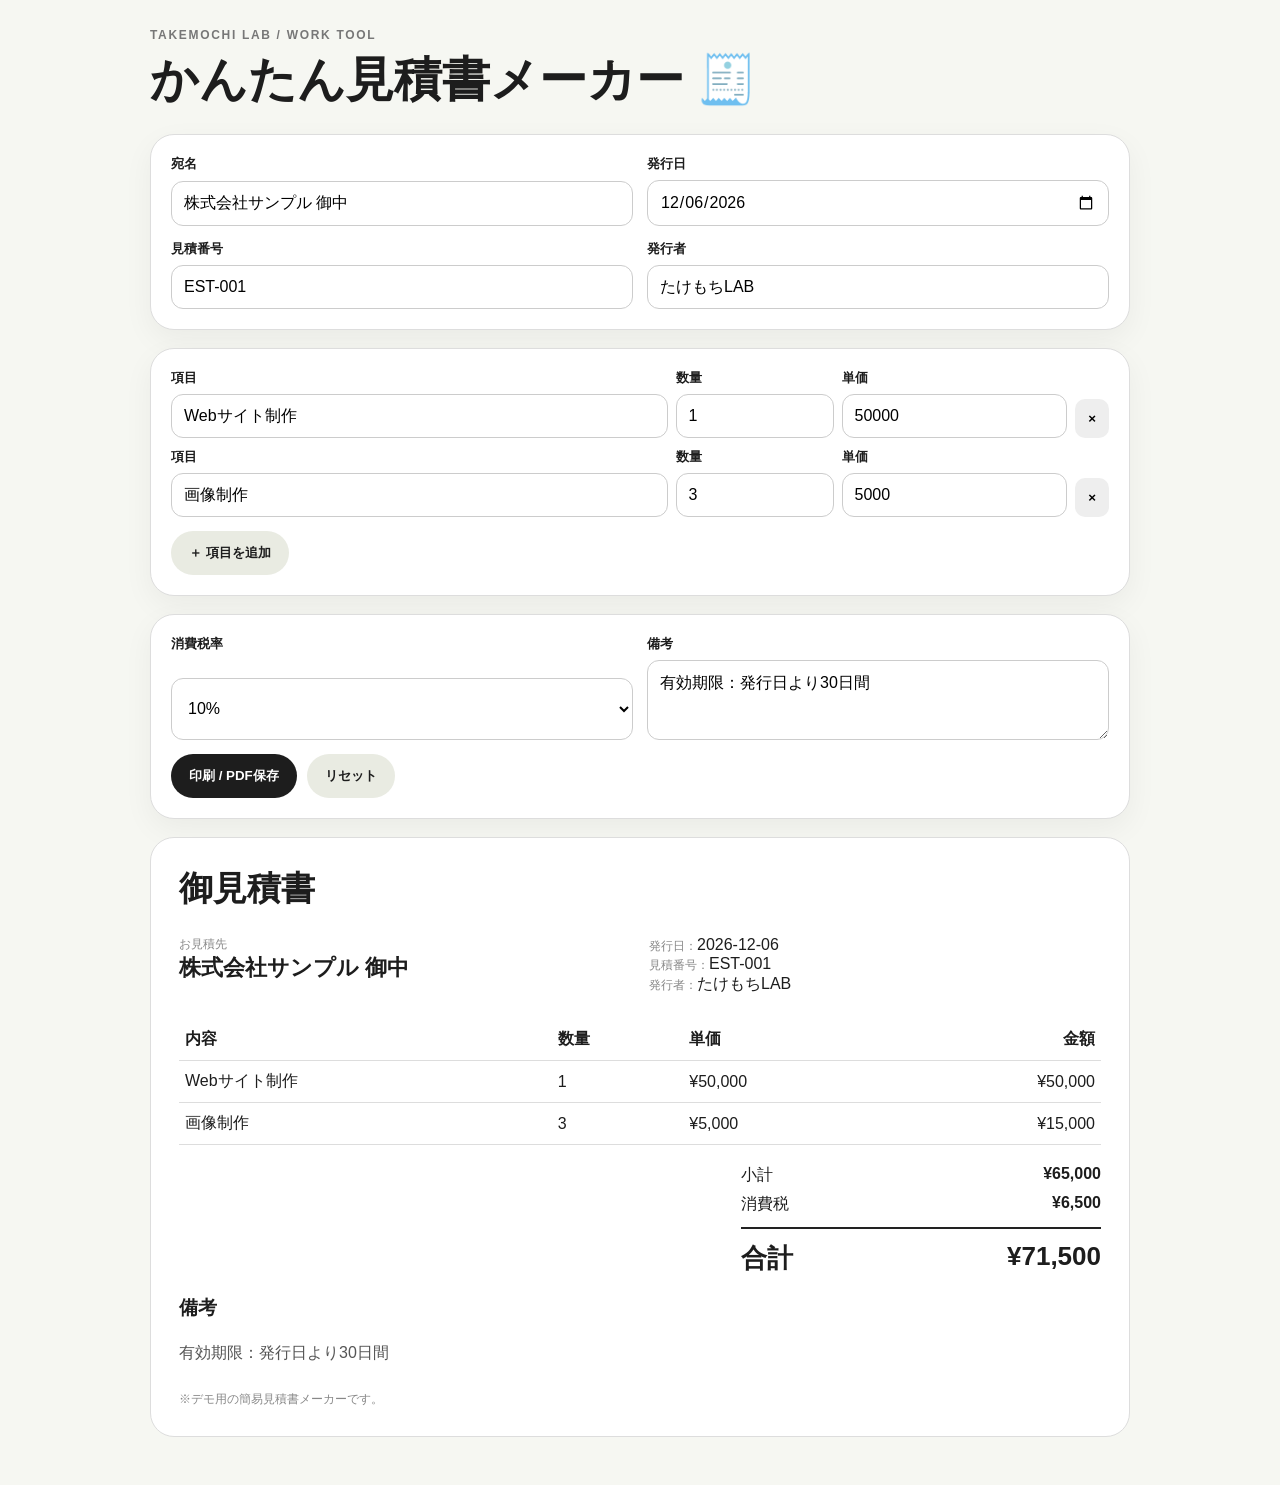
==== estimate/index.html @ 94d9cf04 "Add simple estimate maker tool" ====
<!doctype html>
<html lang="ja">
<head>
<meta charset="utf-8">
<meta name="viewport" content="width=device-width,initial-scale=1,viewport-fit=cover">
<title>かんたん見積書メーカー | TAKEMOCHI LAB</title>
<style>
*{box-sizing:border-box}body{margin:0;background:#f6f7f2;color:#1d1d1d;font-family:-apple-system,BlinkMacSystemFont,"Segoe UI","Hiragino Sans","Yu Gothic",sans-serif}.wrap{width:min(980px,94vw);margin:auto;padding:28px 0 48px}.head{display:flex;justify-content:space-between;gap:16px;align-items:end;margin-bottom:22px}.tag{font-size:12px;font-weight:800;letter-spacing:.14em;color:#777}h1{margin:6px 0 0;font-size:clamp(30px,7vw,48px)}.card{background:#fff;border:1px solid #ddd;border-radius:24px;padding:20px;margin-bottom:18px;box-shadow:0 10px 30px rgba(0,0,0,.05)}.grid{display:grid;grid-template-columns:1fr 1fr;gap:14px}.field{display:grid;gap:7px}.field label{font-size:13px;font-weight:800}.field input,.field textarea,.field select{width:100%;border:1px solid #ccc;border-radius:12px;padding:12px;font:inherit;background:#fff}.field textarea{min-height:80px;resize:vertical}.items{display:grid;gap:10px}.row{display:grid;grid-template-columns:2.2fr .7fr 1fr auto;gap:8px;align-items:end}.row .field{min-width:0}.remove{border:0;background:#eee;border-radius:10px;padding:12px 13px;font-weight:900;cursor:pointer}.actions{display:flex;gap:10px;flex-wrap:wrap;margin-top:14px}.btn{border:0;border-radius:999px;padding:13px 18px;font-weight:900;cursor:pointer;background:#1d1d1d;color:white}.btn.secondary{background:#e9ebe2;color:#1d1d1d}.summary{margin-left:auto;width:min(360px,100%);display:grid;gap:8px}.sumrow{display:flex;justify-content:space-between;gap:16px}.sumrow.total{font-size:26px;font-weight:900;border-top:2px solid #222;padding-top:12px;margin-top:4px}.preview{background:white;border:1px solid #ddd;border-radius:24px;padding:28px}.preview h2{font-size:34px;margin:0 0 24px}.meta{display:grid;grid-template-columns:1fr 1fr;gap:18px;margin-bottom:24px}.to{font-size:22px;font-weight:900}.preview table{width:100%;border-collapse:collapse;margin:20px 0}.preview th,.preview td{border-bottom:1px solid #ddd;padding:10px 6px;text-align:left}.preview th:last-child,.preview td:last-child{text-align:right}.note{white-space:pre-wrap;line-height:1.7;color:#555}.small{font-size:12px;color:#888}.hide-print{display:block}@media(max-width:700px){.grid,.meta{grid-template-columns:1fr}.row{grid-template-columns:1fr 80px 110px auto}.preview{padding:20px}.preview h2{font-size:28px}}@media(max-width:520px){.row{grid-template-columns:1fr 1fr}.row .field:first-child{grid-column:1/-1}.remove{height:44px}}@media print{body{background:white}.hide-print,.card{display:none!important}.wrap{width:100%;padding:0}.preview{border:0;box-shadow:none;border-radius:0;padding:0}.small{display:none}}
</style>
</head>
<body>
<main class="wrap">
<div class="head hide-print"><div><div class="tag">TAKEMOCHI LAB / WORK TOOL</div><h1>かんたん見積書メーカー 🧾</h1></div></div>
<section class="card hide-print">
<div class="grid">
<div class="field"><label>宛名</label><input id="client" value="株式会社サンプル 御中"></div>
<div class="field"><label>発行日</label><input id="date" type="date"></div>
<div class="field"><label>見積番号</label><input id="number" value="EST-001"></div>
<div class="field"><label>発行者</label><input id="issuer" value="たけもちLAB"></div>
</div>
</section>
<section class="card hide-print">
<div class="items" id="items"></div>
<div class="actions"><button class="btn secondary" id="add">＋ 項目を追加</button></div>
</section>
<section class="card hide-print">
<div class="grid">
<div class="field"><label>消費税率</label><select id="tax"><option value="10">10%</option><option value="8">8%</option><option value="0">0%</option></select></div>
<div class="field"><label>備考</label><textarea id="memo">有効期限：発行日より30日間</textarea></div>
</div>
<div class="actions"><button class="btn" id="print">印刷 / PDF保存</button><button class="btn secondary" id="reset">リセット</button></div>
</section>
<section class="preview" id="preview">
<h2>御見積書</h2>
<div class="meta"><div><div class="small">お見積先</div><div class="to" id="pClient"></div></div><div><div><span class="small">発行日：</span><span id="pDate"></span></div><div><span class="small">見積番号：</span><span id="pNumber"></span></div><div><span class="small">発行者：</span><span id="pIssuer"></span></div></div></div>
<table><thead><tr><th>内容</th><th>数量</th><th>単価</th><th>金額</th></tr></thead><tbody id="pItems"></tbody></table>
<div class="summary"><div class="sumrow"><span>小計</span><strong id="subtotal"></strong></div><div class="sumrow"><span>消費税</span><strong id="taxAmount"></strong></div><div class="sumrow total"><span>合計</span><span id="total"></span></div></div>
<h3>備考</h3><div class="note" id="pMemo"></div>
<div class="small" style="margin-top:24px">※デモ用の簡易見積書メーカーです。</div>
</section>
</main>
<script>
const itemsEl=document.getElementById('items'),yen=n=>'¥'+Math.round(n).toLocaleString('ja-JP');
function addRow(name='Webサイト制作',qty=1,price=50000){const row=document.createElement('div');row.className='row';row.innerHTML=`<div class="field"><label>項目</label><input class="name" value="${name}"></div><div class="field"><label>数量</label><input class="qty" type="number" min="0" step="1" value="${qty}"></div><div class="field"><label>単価</label><input class="price" type="number" min="0" step="100" value="${price}"></div><button class="remove" aria-label="削除">×</button>`;itemsEl.appendChild(row);row.querySelectorAll('input').forEach(i=>i.addEventListener('input',render));row.querySelector('.remove').onclick=()=>{row.remove();render()};render()}
function render(){document.getElementById('pClient').textContent=document.getElementById('client').value;document.getElementById('pDate').textContent=document.getElementById('date').value||'-';document.getElementById('pNumber').textContent=document.getElementById('number').value;document.getElementById('pIssuer').textContent=document.getElementById('issuer').value;document.getElementById('pMemo').textContent=document.getElementById('memo').value;const tbody=document.getElementById('pItems');tbody.innerHTML='';let sub=0;document.querySelectorAll('.row').forEach(r=>{const n=r.querySelector('.name').value,q=Number(r.querySelector('.qty').value)||0,p=Number(r.querySelector('.price').value)||0,a=q*p;sub+=a;const tr=document.createElement('tr');tr.innerHTML=`<td>${n}</td><td>${q}</td><td>${yen(p)}</td><td>${yen(a)}</td>`;tbody.appendChild(tr)});const taxRate=Number(document.getElementById('tax').value)||0,t=Math.round(sub*taxRate/100);document.getElementById('subtotal').textContent=yen(sub);document.getElementById('taxAmount').textContent=yen(t);document.getElementById('total').textContent=yen(sub+t)}
['client','date','number','issuer','memo','tax'].forEach(id=>document.getElementById(id).addEventListener('input',render));document.getElementById('add').onclick=()=>addRow('',1,0);document.getElementById('print').onclick=()=>window.print();document.getElementById('reset').onclick=()=>{itemsEl.innerHTML='';document.getElementById('client').value='株式会社サンプル 御中';document.getElementById('number').value='EST-001';document.getElementById('issuer').value='たけもちLAB';document.getElementById('memo').value='有効期限：発行日より30日間';document.getElementById('tax').value='10';addRow('Webサイト制作',1,50000);addRow('画像制作',3,5000);render()};document.getElementById('date').value=new Date().toISOString().slice(0,10);addRow('Webサイト制作',1,50000);addRow('画像制作',3,5000);render();
</script>
</body>
</html>
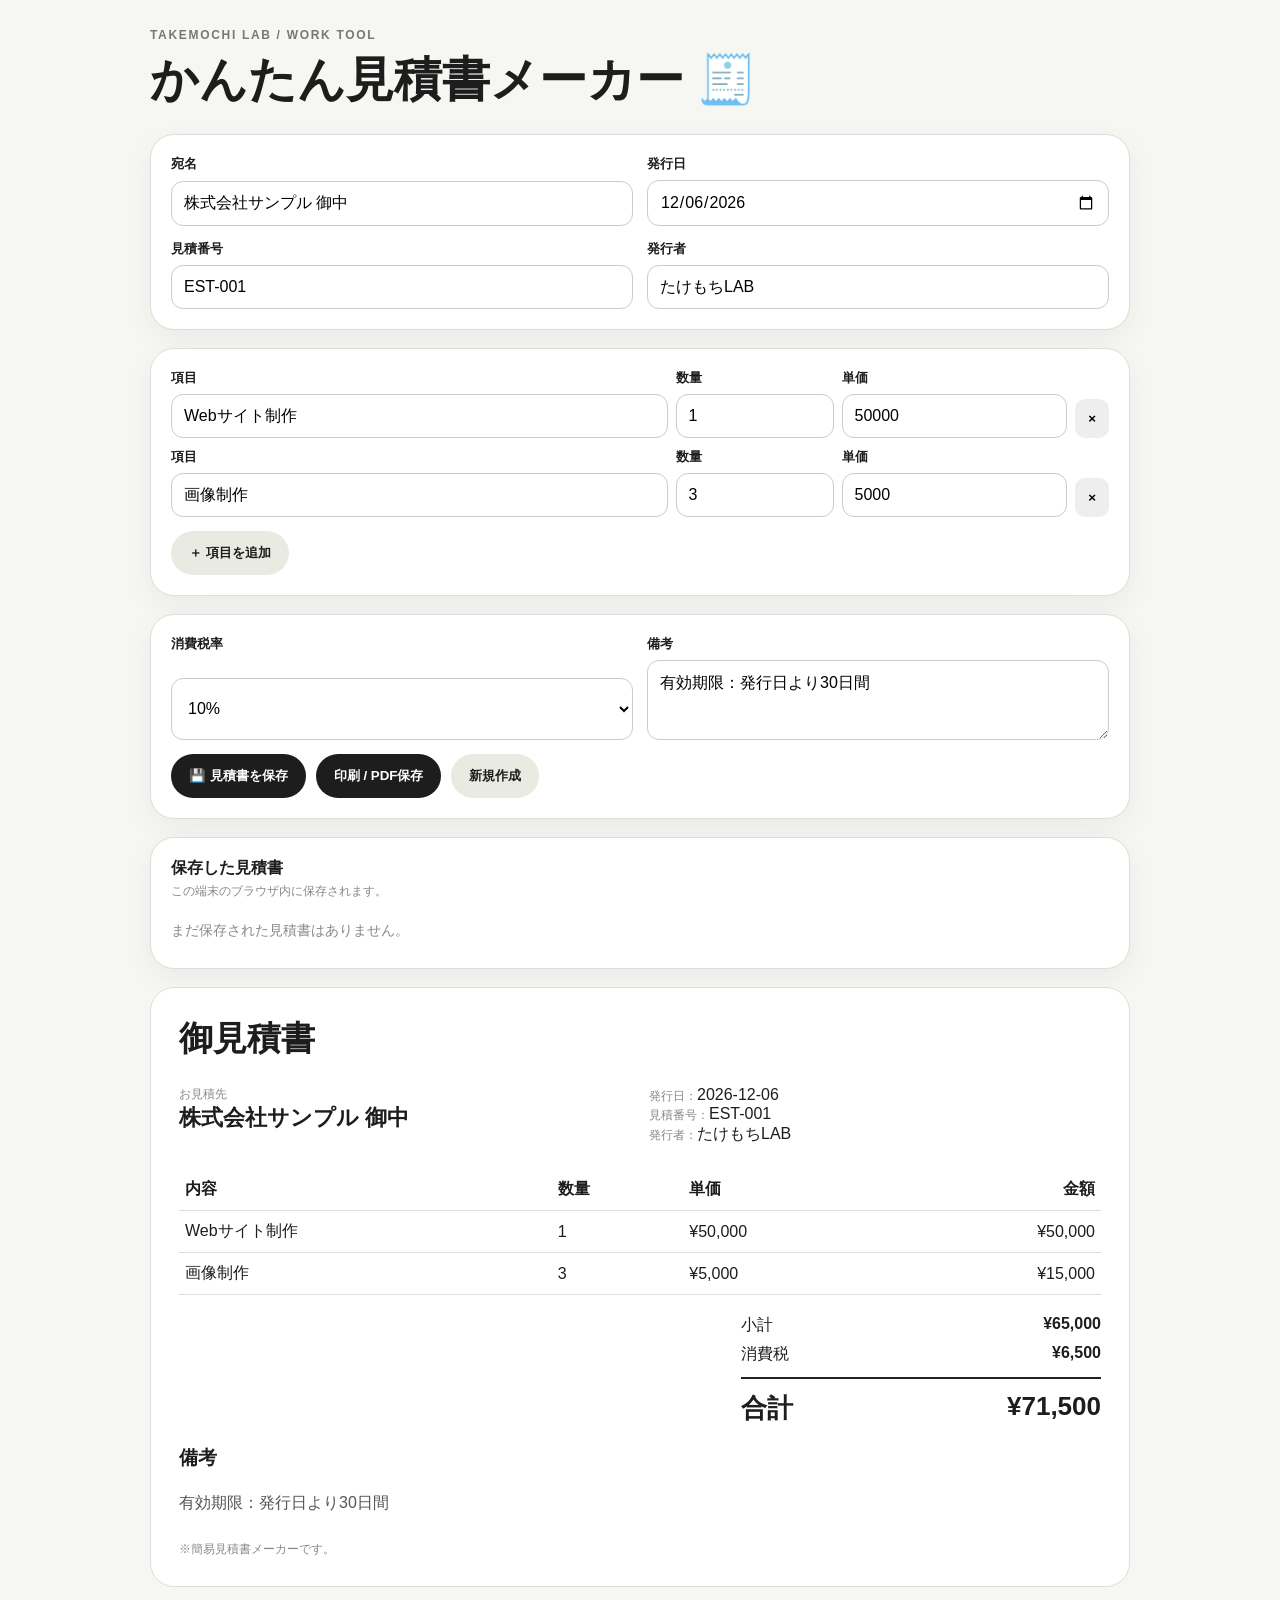
==== commit a6056632: "Add estimate save and load functionality" ====
--- a/estimate/index.html
+++ b/estimate/index.html
@@ -5,7 +5,7 @@
 <meta name="viewport" content="width=device-width,initial-scale=1,viewport-fit=cover">
 <title>かんたん見積書メーカー | TAKEMOCHI LAB</title>
 <style>
-*{box-sizing:border-box}body{margin:0;background:#f6f7f2;color:#1d1d1d;font-family:-apple-system,BlinkMacSystemFont,"Segoe UI","Hiragino Sans","Yu Gothic",sans-serif}.wrap{width:min(980px,94vw);margin:auto;padding:28px 0 48px}.head{display:flex;justify-content:space-between;gap:16px;align-items:end;margin-bottom:22px}.tag{font-size:12px;font-weight:800;letter-spacing:.14em;color:#777}h1{margin:6px 0 0;font-size:clamp(30px,7vw,48px)}.card{background:#fff;border:1px solid #ddd;border-radius:24px;padding:20px;margin-bottom:18px;box-shadow:0 10px 30px rgba(0,0,0,.05)}.grid{display:grid;grid-template-columns:1fr 1fr;gap:14px}.field{display:grid;gap:7px}.field label{font-size:13px;font-weight:800}.field input,.field textarea,.field select{width:100%;border:1px solid #ccc;border-radius:12px;padding:12px;font:inherit;background:#fff}.field textarea{min-height:80px;resize:vertical}.items{display:grid;gap:10px}.row{display:grid;grid-template-columns:2.2fr .7fr 1fr auto;gap:8px;align-items:end}.row .field{min-width:0}.remove{border:0;background:#eee;border-radius:10px;padding:12px 13px;font-weight:900;cursor:pointer}.actions{display:flex;gap:10px;flex-wrap:wrap;margin-top:14px}.btn{border:0;border-radius:999px;padding:13px 18px;font-weight:900;cursor:pointer;background:#1d1d1d;color:white}.btn.secondary{background:#e9ebe2;color:#1d1d1d}.summary{margin-left:auto;width:min(360px,100%);display:grid;gap:8px}.sumrow{display:flex;justify-content:space-between;gap:16px}.sumrow.total{font-size:26px;font-weight:900;border-top:2px solid #222;padding-top:12px;margin-top:4px}.preview{background:white;border:1px solid #ddd;border-radius:24px;padding:28px}.preview h2{font-size:34px;margin:0 0 24px}.meta{display:grid;grid-template-columns:1fr 1fr;gap:18px;margin-bottom:24px}.to{font-size:22px;font-weight:900}.preview table{width:100%;border-collapse:collapse;margin:20px 0}.preview th,.preview td{border-bottom:1px solid #ddd;padding:10px 6px;text-align:left}.preview th:last-child,.preview td:last-child{text-align:right}.note{white-space:pre-wrap;line-height:1.7;color:#555}.small{font-size:12px;color:#888}.hide-print{display:block}@media(max-width:700px){.grid,.meta{grid-template-columns:1fr}.row{grid-template-columns:1fr 80px 110px auto}.preview{padding:20px}.preview h2{font-size:28px}}@media(max-width:520px){.row{grid-template-columns:1fr 1fr}.row .field:first-child{grid-column:1/-1}.remove{height:44px}}@media print{body{background:white}.hide-print,.card{display:none!important}.wrap{width:100%;padding:0}.preview{border:0;box-shadow:none;border-radius:0;padding:0}.small{display:none}}
+*{box-sizing:border-box}body{margin:0;background:#f6f7f2;color:#1d1d1d;font-family:-apple-system,BlinkMacSystemFont,"Segoe UI","Hiragino Sans","Yu Gothic",sans-serif}.wrap{width:min(980px,94vw);margin:auto;padding:28px 0 48px}.head{display:flex;justify-content:space-between;gap:16px;align-items:end;margin-bottom:22px}.tag{font-size:12px;font-weight:800;letter-spacing:.14em;color:#777}h1{margin:6px 0 0;font-size:clamp(30px,7vw,48px)}.card{background:#fff;border:1px solid #ddd;border-radius:24px;padding:20px;margin-bottom:18px;box-shadow:0 10px 30px rgba(0,0,0,.05)}.grid{display:grid;grid-template-columns:1fr 1fr;gap:14px}.field{display:grid;gap:7px}.field label{font-size:13px;font-weight:800}.field input,.field textarea,.field select{width:100%;border:1px solid #ccc;border-radius:12px;padding:12px;font:inherit;background:#fff}.field textarea{min-height:80px;resize:vertical}.items{display:grid;gap:10px}.row{display:grid;grid-template-columns:2.2fr .7fr 1fr auto;gap:8px;align-items:end}.row .field{min-width:0}.remove{border:0;background:#eee;border-radius:10px;padding:12px 13px;font-weight:900;cursor:pointer}.actions{display:flex;gap:10px;flex-wrap:wrap;margin-top:14px}.btn{border:0;border-radius:999px;padding:13px 18px;font-weight:900;cursor:pointer;background:#1d1d1d;color:white}.btn.secondary{background:#e9ebe2;color:#1d1d1d}.btn.danger{background:#fee9e5;color:#b52d1f}.summary{margin-left:auto;width:min(360px,100%);display:grid;gap:8px}.sumrow{display:flex;justify-content:space-between;gap:16px}.sumrow.total{font-size:26px;font-weight:900;border-top:2px solid #222;padding-top:12px;margin-top:4px}.preview{background:white;border:1px solid #ddd;border-radius:24px;padding:28px}.preview h2{font-size:34px;margin:0 0 24px}.meta{display:grid;grid-template-columns:1fr 1fr;gap:18px;margin-bottom:24px}.to{font-size:22px;font-weight:900}.preview table{width:100%;border-collapse:collapse;margin:20px 0}.preview th,.preview td{border-bottom:1px solid #ddd;padding:10px 6px;text-align:left}.preview th:last-child,.preview td:last-child{text-align:right}.note{white-space:pre-wrap;line-height:1.7;color:#555}.small{font-size:12px;color:#888}.hide-print{display:block}.saved-list{display:grid;gap:10px;margin-top:14px}.saved-item{display:flex;justify-content:space-between;gap:12px;align-items:center;border:1px solid #e2e2e2;border-radius:14px;padding:12px}.saved-info{min-width:0}.saved-title{font-weight:900;white-space:nowrap;overflow:hidden;text-overflow:ellipsis}.saved-meta{font-size:12px;color:#888;margin-top:3px}.saved-actions{display:flex;gap:6px;flex-shrink:0}.mini{border:0;border-radius:999px;padding:9px 12px;font-weight:800;cursor:pointer}.mini.load{background:#1d1d1d;color:white}.mini.delete{background:#eee;color:#555}.empty{color:#888;font-size:14px;padding:8px 0}.toast{position:fixed;left:50%;bottom:24px;transform:translateX(-50%) translateY(30px);background:#1d1d1d;color:#fff;padding:12px 18px;border-radius:999px;font-weight:800;opacity:0;pointer-events:none;transition:.25s;z-index:20}.toast.show{opacity:1;transform:translateX(-50%) translateY(0)}@media(max-width:700px){.grid,.meta{grid-template-columns:1fr}.row{grid-template-columns:1fr 80px 110px auto}.preview{padding:20px}.preview h2{font-size:28px}}@media(max-width:520px){.row{grid-template-columns:1fr 1fr}.row .field:first-child{grid-column:1/-1}.remove{height:44px}.saved-item{align-items:flex-start;flex-direction:column}.saved-actions{width:100%}.saved-actions .mini{flex:1}}@media print{body{background:white}.hide-print,.card,.toast{display:none!important}.wrap{width:100%;padding:0}.preview{border:0;box-shadow:none;border-radius:0;padding:0}.small{display:none}}
 </style>
 </head>
 <body>
@@ -28,7 +28,12 @@
 <div class="field"><label>消費税率</label><select id="tax"><option value="10">10%</option><option value="8">8%</option><option value="0">0%</option></select></div>
 <div class="field"><label>備考</label><textarea id="memo">有効期限：発行日より30日間</textarea></div>
 </div>
-<div class="actions"><button class="btn" id="print">印刷 / PDF保存</button><button class="btn secondary" id="reset">リセット</button></div>
+<div class="actions"><button class="btn" id="save">💾 見積書を保存</button><button class="btn" id="print">印刷 / PDF保存</button><button class="btn secondary" id="reset">新規作成</button></div>
+</section>
+<section class="card hide-print">
+<div style="font-weight:900">保存した見積書</div>
+<div class="small" style="margin-top:4px">この端末のブラウザ内に保存されます。</div>
+<div id="savedList" class="saved-list"></div>
 </section>
 <section class="preview" id="preview">
 <h2>御見積書</h2>
@@ -36,14 +41,26 @@
 <table><thead><tr><th>内容</th><th>数量</th><th>単価</th><th>金額</th></tr></thead><tbody id="pItems"></tbody></table>
 <div class="summary"><div class="sumrow"><span>小計</span><strong id="subtotal"></strong></div><div class="sumrow"><span>消費税</span><strong id="taxAmount"></strong></div><div class="sumrow total"><span>合計</span><span id="total"></span></div></div>
 <h3>備考</h3><div class="note" id="pMemo"></div>
-<div class="small" style="margin-top:24px">※デモ用の簡易見積書メーカーです。</div>
+<div class="small" style="margin-top:24px">※簡易見積書メーカーです。</div>
 </section>
 </main>
+<div id="toast" class="toast">保存しました</div>
 <script>
-const itemsEl=document.getElementById('items'),yen=n=>'¥'+Math.round(n).toLocaleString('ja-JP');
-function addRow(name='Webサイト制作',qty=1,price=50000){const row=document.createElement('div');row.className='row';row.innerHTML=`<div class="field"><label>項目</label><input class="name" value="${name}"></div><div class="field"><label>数量</label><input class="qty" type="number" min="0" step="1" value="${qty}"></div><div class="field"><label>単価</label><input class="price" type="number" min="0" step="100" value="${price}"></div><button class="remove" aria-label="削除">×</button>`;itemsEl.appendChild(row);row.querySelectorAll('input').forEach(i=>i.addEventListener('input',render));row.querySelector('.remove').onclick=()=>{row.remove();render()};render()}
-function render(){document.getElementById('pClient').textContent=document.getElementById('client').value;document.getElementById('pDate').textContent=document.getElementById('date').value||'-';document.getElementById('pNumber').textContent=document.getElementById('number').value;document.getElementById('pIssuer').textContent=document.getElementById('issuer').value;document.getElementById('pMemo').textContent=document.getElementById('memo').value;const tbody=document.getElementById('pItems');tbody.innerHTML='';let sub=0;document.querySelectorAll('.row').forEach(r=>{const n=r.querySelector('.name').value,q=Number(r.querySelector('.qty').value)||0,p=Number(r.querySelector('.price').value)||0,a=q*p;sub+=a;const tr=document.createElement('tr');tr.innerHTML=`<td>${n}</td><td>${q}</td><td>${yen(p)}</td><td>${yen(a)}</td>`;tbody.appendChild(tr)});const taxRate=Number(document.getElementById('tax').value)||0,t=Math.round(sub*taxRate/100);document.getElementById('subtotal').textContent=yen(sub);document.getElementById('taxAmount').textContent=yen(t);document.getElementById('total').textContent=yen(sub+t)}
-['client','date','number','issuer','memo','tax'].forEach(id=>document.getElementById(id).addEventListener('input',render));document.getElementById('add').onclick=()=>addRow('',1,0);document.getElementById('print').onclick=()=>window.print();document.getElementById('reset').onclick=()=>{itemsEl.innerHTML='';document.getElementById('client').value='株式会社サンプル 御中';document.getElementById('number').value='EST-001';document.getElementById('issuer').value='たけもちLAB';document.getElementById('memo').value='有効期限：発行日より30日間';document.getElementById('tax').value='10';addRow('Webサイト制作',1,50000);addRow('画像制作',3,5000);render()};document.getElementById('date').value=new Date().toISOString().slice(0,10);addRow('Webサイト制作',1,50000);addRow('画像制作',3,5000);render();
+const itemsEl=document.getElementById('items'),yen=n=>'¥'+Math.round(n).toLocaleString('ja-JP'),STORAGE_KEY='takemochi_estimates_v1';
+let editingId=null;
+function esc(s=''){return String(s).replace(/[&<>'"]/g,c=>({'&':'&amp;','<':'&lt;','>':'&gt;',"'":'&#39;','"':'&quot;'}[c]))}
+function addRow(name='Webサイト制作',qty=1,price=50000){const row=document.createElement('div');row.className='row';row.innerHTML=`<div class="field"><label>項目</label><input class="name" value="${esc(name)}"></div><div class="field"><label>数量</label><input class="qty" type="number" min="0" step="1" value="${qty}"></div><div class="field"><label>単価</label><input class="price" type="number" min="0" step="100" value="${price}"></div><button class="remove" aria-label="削除">×</button>`;itemsEl.appendChild(row);row.querySelectorAll('input').forEach(i=>i.addEventListener('input',render));row.querySelector('.remove').onclick=()=>{row.remove();render()};render()}
+function render(){document.getElementById('pClient').textContent=document.getElementById('client').value;document.getElementById('pDate').textContent=document.getElementById('date').value||'-';document.getElementById('pNumber').textContent=document.getElementById('number').value;document.getElementById('pIssuer').textContent=document.getElementById('issuer').value;document.getElementById('pMemo').textContent=document.getElementById('memo').value;const tbody=document.getElementById('pItems');tbody.innerHTML='';let sub=0;document.querySelectorAll('.row').forEach(r=>{const n=r.querySelector('.name').value,q=Number(r.querySelector('.qty').value)||0,p=Number(r.querySelector('.price').value)||0,a=q*p;sub+=a;const tr=document.createElement('tr');tr.innerHTML=`<td>${esc(n)}</td><td>${q}</td><td>${yen(p)}</td><td>${yen(a)}</td>`;tbody.appendChild(tr)});const taxRate=Number(document.getElementById('tax').value)||0,t=Math.round(sub*taxRate/100);document.getElementById('subtotal').textContent=yen(sub);document.getElementById('taxAmount').textContent=yen(t);document.getElementById('total').textContent=yen(sub+t)}
+function getFormData(){return{id:editingId||('est_'+Date.now()),client:document.getElementById('client').value,date:document.getElementById('date').value,number:document.getElementById('number').value,issuer:document.getElementById('issuer').value,tax:document.getElementById('tax').value,memo:document.getElementById('memo').value,items:[...document.querySelectorAll('.row')].map(r=>({name:r.querySelector('.name').value,qty:Number(r.querySelector('.qty').value)||0,price:Number(r.querySelector('.price').value)||0})),updatedAt:new Date().toISOString()}}
+function getSaved(){try{return JSON.parse(localStorage.getItem(STORAGE_KEY)||'[]')}catch{return[]}}
+function setSaved(v){localStorage.setItem(STORAGE_KEY,JSON.stringify(v))}
+function toast(msg){const el=document.getElementById('toast');el.textContent=msg;el.classList.add('show');setTimeout(()=>el.classList.remove('show'),1800)}
+function saveEstimate(){const data=getFormData(),saved=getSaved(),idx=saved.findIndex(x=>x.id===data.id);if(idx>=0)saved[idx]=data;else saved.unshift(data);setSaved(saved);editingId=data.id;renderSaved();toast(idx>=0?'上書き保存しました':'見積書を保存しました')}
+function loadEstimate(id){const d=getSaved().find(x=>x.id===id);if(!d)return;editingId=d.id;document.getElementById('client').value=d.client||'';document.getElementById('date').value=d.date||'';document.getElementById('number').value=d.number||'';document.getElementById('issuer').value=d.issuer||'';document.getElementById('tax').value=d.tax??'10';document.getElementById('memo').value=d.memo||'';itemsEl.innerHTML='';(d.items||[]).forEach(x=>addRow(x.name,x.qty,x.price));render();window.scrollTo({top:0,behavior:'smooth'});toast('見積書を読み込みました')}
+function deleteEstimate(id){if(!confirm('この見積書を削除しますか？'))return;setSaved(getSaved().filter(x=>x.id!==id));if(editingId===id)editingId=null;renderSaved();toast('削除しました')}
+function renderSaved(){const el=document.getElementById('savedList'),saved=getSaved();if(!saved.length){el.innerHTML='<div class="empty">まだ保存された見積書はありません。</div>';return}el.innerHTML=saved.map(x=>`<div class="saved-item"><div class="saved-info"><div class="saved-title">${esc(x.number||'番号なし')} ｜ ${esc(x.client||'宛名なし')}</div><div class="saved-meta">${esc(x.date||'日付なし')} ・ ${new Date(x.updatedAt).toLocaleString('ja-JP')}</div></div><div class="saved-actions"><button class="mini load" data-load="${x.id}">開く</button><button class="mini delete" data-delete="${x.id}">削除</button></div></div>`).join('');el.querySelectorAll('[data-load]').forEach(b=>b.onclick=()=>loadEstimate(b.dataset.load));el.querySelectorAll('[data-delete]').forEach(b=>b.onclick=()=>deleteEstimate(b.dataset.delete))}
+function resetForm(){editingId=null;itemsEl.innerHTML='';document.getElementById('client').value='株式会社サンプル 御中';document.getElementById('date').value=new Date().toISOString().slice(0,10);document.getElementById('number').value='EST-001';document.getElementById('issuer').value='たけもちLAB';document.getElementById('memo').value='有効期限：発行日より30日間';document.getElementById('tax').value='10';addRow('Webサイト制作',1,50000);addRow('画像制作',3,5000);render();toast('新しい見積書を作成します')}
+['client','date','number','issuer','memo','tax'].forEach(id=>document.getElementById(id).addEventListener('input',render));document.getElementById('add').onclick=()=>addRow('',1,0);document.getElementById('save').onclick=saveEstimate;document.getElementById('print').onclick=()=>window.print();document.getElementById('reset').onclick=resetForm;document.getElementById('date').value=new Date().toISOString().slice(0,10);addRow('Webサイト制作',1,50000);addRow('画像制作',3,5000);render();renderSaved();
 </script>
 </body>
 </html>
